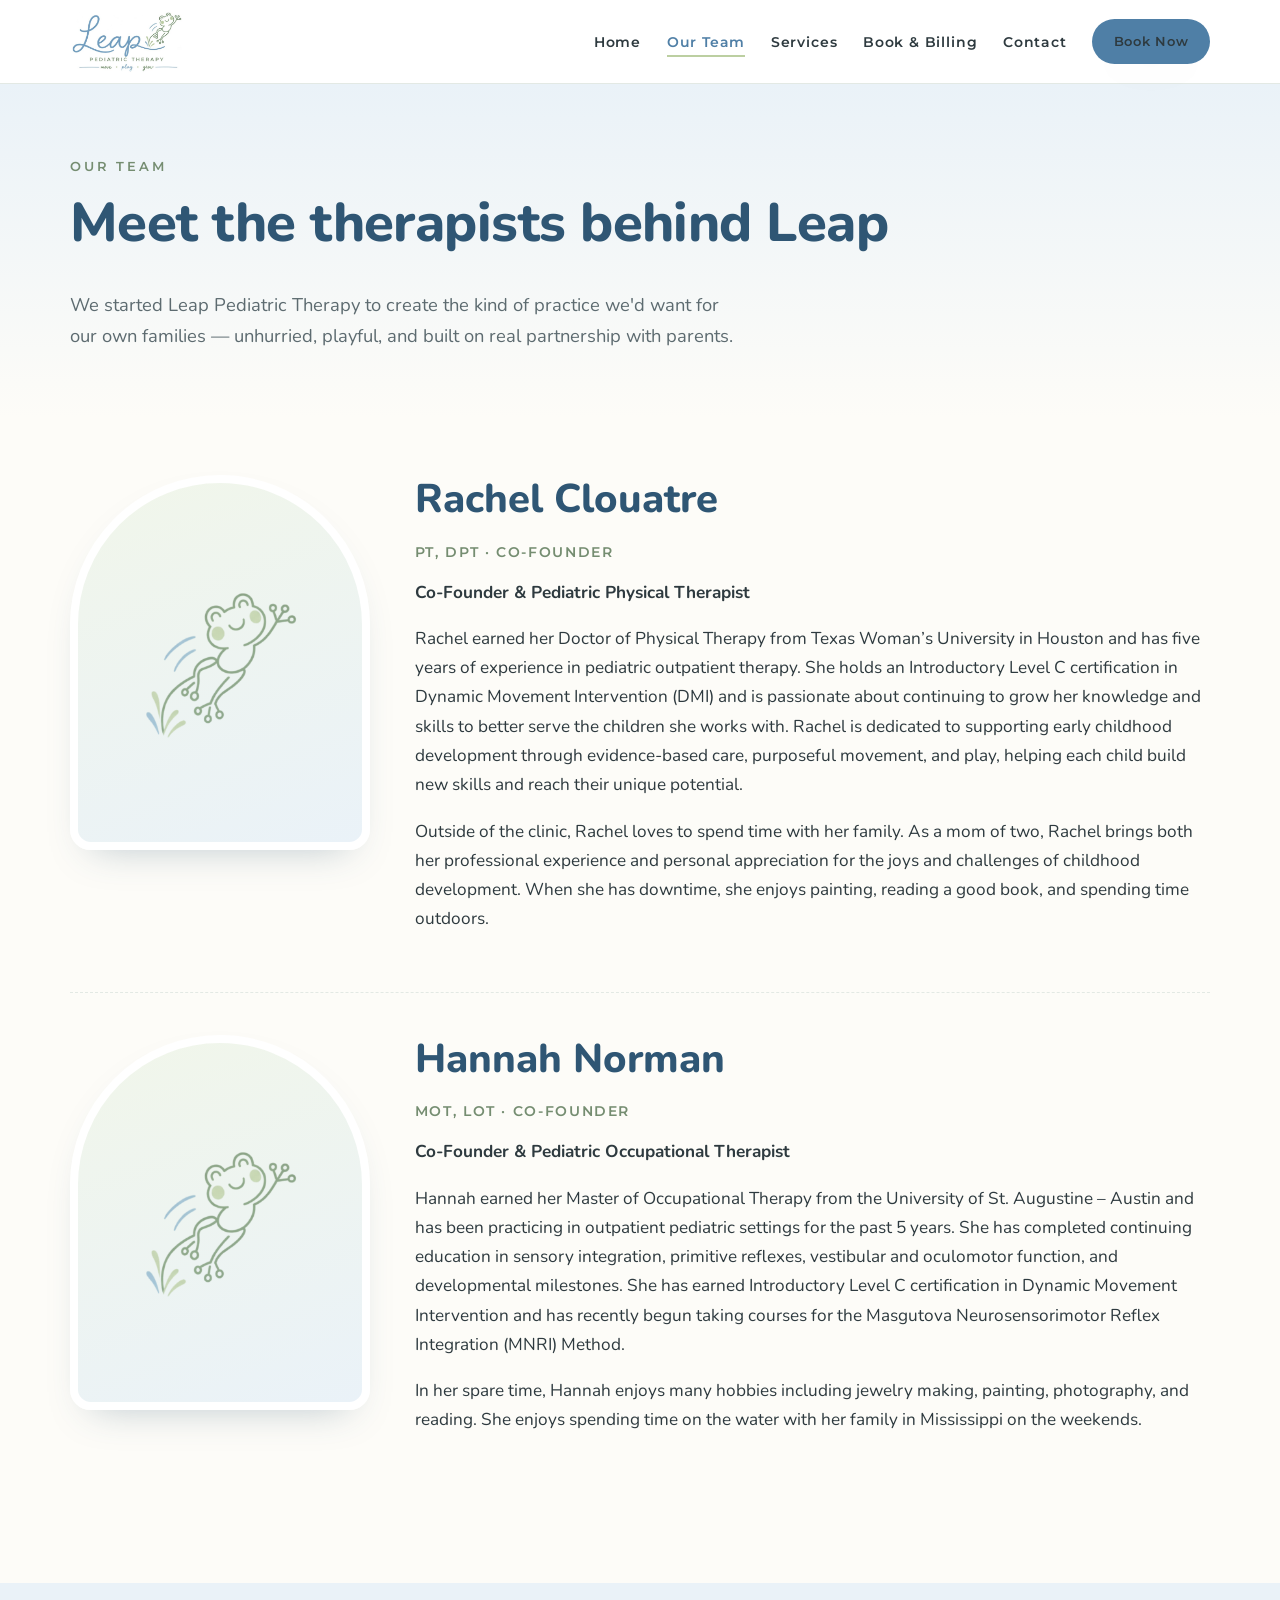
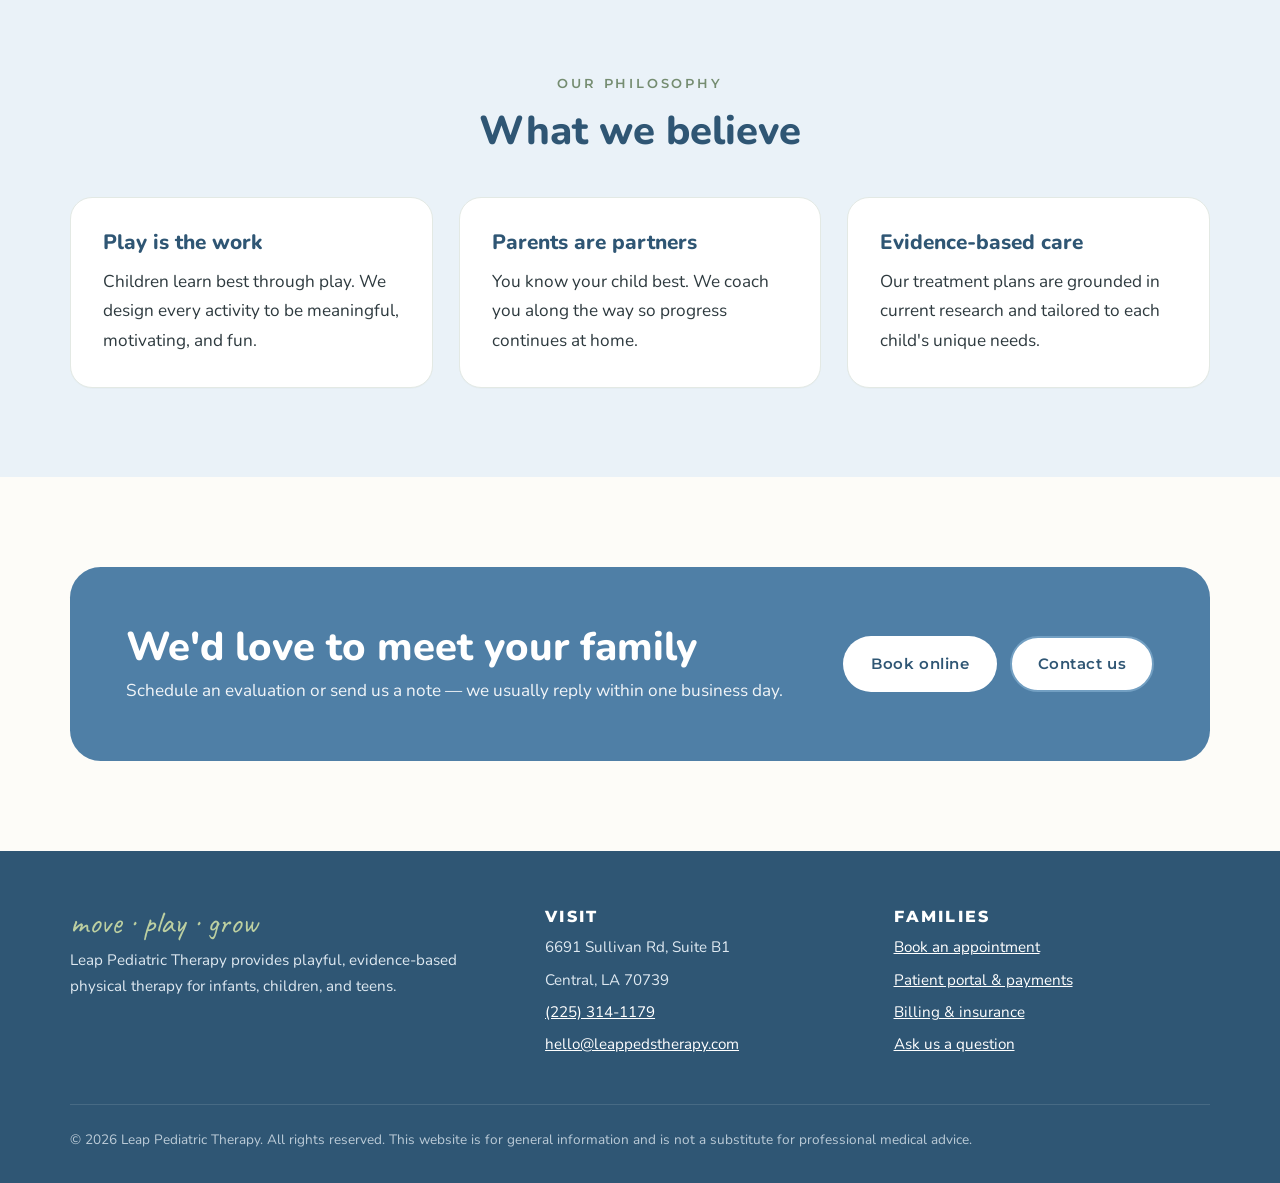
==== about.html @ 882eeec1 "Fix formatting of credentials in about.html" ====
<!doctype html>
<html lang="en">
<head>
  <meta charset="utf-8" />
  <meta name="viewport" content="width=device-width, initial-scale=1" />
  <title>Our Team | Leap Pediatric Therapy</title>
  <meta name="description" content="Meet the pediatric physical therapists who founded Leap Pediatric Therapy." />
  <meta property="og:title" content="Our Team | Leap Pediatric Therapy" />
  <meta property="og:description" content="Meet the pediatric physical therapists who founded Leap Pediatric Therapy." />
  <meta property="og:image" content="/images/leap-logo.jpg" />
  <meta name="theme-color" content="#729fc2" />
  <link rel="icon" type="image/png" href="/favicon.png" />
  <link rel="preconnect" href="https://fonts.googleapis.com" />
  <link rel="preconnect" href="https://fonts.gstatic.com" crossorigin />
  <link href="https://fonts.googleapis.com/css2?family=Caveat:wght@600&family=Montserrat:wght@500;600&family=Nunito:wght@400;600;700;800&display=swap" rel="stylesheet" />
  <link rel="stylesheet" href="/css/styles.css" />
</head>
<body>
  <a class="skip-link" href="#main">Skip to content</a>
  <header class="site-header">
    <div class="container nav">
      <a class="brand" href="/" aria-label="Leap Pediatric Therapy home"><img src="/images/leap-logo.jpg" alt="Leap Pediatric Therapy — move, play, grow" width="845" height="475" /></a>
      <button class="nav-toggle" aria-expanded="false" aria-controls="nav-links">Menu</button>
      <ul class="nav-links" id="nav-links">
        <li><a href="/">Home</a></li>
        <li><a href="/about" aria-current="page">Our Team</a></li>
        <li><a href="/services">Services</a></li>
        <li><a href="/book">Book & Billing</a></li>
        <li><a href="/contact">Contact</a></li>
        <li><a class="btn btn-primary" href="https://leappediatrictherapy.janeapp.com" data-jane>Book Now</a></li>
      </ul>
    </div>
  </header>

  <main id="main">
    <section class="page-hero">
      <div class="container">
        <span class="eyebrow">Our Team</span>
        <h1>Meet the therapists behind Leap</h1>
        <p>We started Leap Pediatric Therapy to create the kind of practice we'd want for our own families — unhurried, playful, and built on real partnership with parents.</p>
      </div>
    </section>

    <section style="padding-top:1rem">
      <div class="container">
        <article class="team-member">
          <div class="portrait">
            <!-- Replace with a real headshot: <img class="photo" src="/images/your-photo.jpg" alt="[Your Name]" /> -->
            <img class="placeholder" src="/images/frog.png" alt="" />
          </div>
          <div>
            <h2>Rachel Clouatre</h2>
            <p class="creds">PT, DPT · Co-Founder</p>
            <p><strong>Co-Founder & Pediatric Physical Therapist</strong></p>
            <p>Rachel earned her Doctor of Physical Therapy from Texas Woman’s University in Houston and has five years of experience in pediatric outpatient therapy. She holds an Introductory Level C certification in Dynamic Movement Intervention (DMI) and is passionate about continuing to grow her knowledge and skills to better serve the children she works with. Rachel is dedicated to supporting early childhood development through evidence-based care, purposeful movement, and play, helping each child build new skills and reach their unique potential.</p>
            <p>Outside of the clinic, Rachel loves to spend time with her family. As a mom of two, Rachel brings both her professional experience and personal appreciation for the joys and challenges of childhood development. When she has downtime, she enjoys painting, reading a good book, and spending time outdoors.</p>
        </article>
        <article class="team-member">
          <div class="portrait">
            <!-- Replace with a real headshot: <img class="photo" src="/images/your-photo.jpg" alt="[Partner's Name]" /> -->
            <img class="placeholder" src="/images/frog.png" alt="" />
          </div>
          <div>
            <h2>Hannah Norman</h2>
            <p class="creds">MOT, LOT · Co-Founder</p>
            <p><strong>Co-Founder & Pediatric Occupational Therapist</strong></p>
            <p>Hannah earned her Master of Occupational Therapy from the University of St. Augustine – Austin and has been practicing in outpatient pediatric settings for the past 5 years. She has completed continuing education in sensory integration, primitive reflexes, vestibular and oculomotor function, and developmental milestones. She has earned Introductory Level C certification in Dynamic Movement Intervention and has recently begun taking courses for the Masgutova Neurosensorimotor Reflex Integration (MNRI) Method.</p>
            <p>In her spare time, Hannah enjoys many hobbies including jewelry making, painting, photography, and reading. She enjoys spending time on the water with her family in Mississippi on the weekends.</p>
        </article>
      </div>
    </section>

    <section class="bg-blue">
      <div class="container">
        <div class="section-head center">
          <span class="eyebrow">Our philosophy</span>
          <h2>What we believe</h2>
        </div>
        <div class="grid grid-3">
          <div class="card"><h3>Play is the work</h3><p>Children learn best through play. We design every activity to be meaningful, motivating, and fun.</p></div>
          <div class="card"><h3>Parents are partners</h3><p>You know your child best. We coach you along the way so progress continues at home.</p></div>
          <div class="card"><h3>Evidence-based care</h3><p>Our treatment plans are grounded in current research and tailored to each child's unique needs.</p></div>
        </div>
      </div>
    </section>

    <section>
      <div class="container">
        <div class="callout">
          <div>
            <h2>We'd love to meet your family</h2>
            <p>Schedule an evaluation or send us a note — we usually reply within one business day.</p>
          </div>
          <div class="actions" style="display:flex;gap:.8rem;flex-wrap:wrap">
            <a class="btn btn-light" href="https://leappediatrictherapy.janeapp.com" data-jane>Book online</a>
            <a class="btn btn-outline" href="/contact">Contact us</a>
          </div>
        </div>
      </div>
    </section>
  </main>

  <footer class="site-footer">
    <div class="container">
      <div class="footer-grid">
        <div>
          <p class="footer-tagline">move · play · grow</p>
          <p>Leap Pediatric Therapy provides playful, evidence-based physical therapy for infants, children, and teens.</p>
        </div>
        <div>
          <h3>Visit</h3>
          <ul>
            <li>6691 Sullivan Rd, Suite B1</li>
            <li>Central, LA 70739</li>
            <li><a href="tel:+12253141179">(225) 314-1179</a></li>
            <li><a href="mailto:hello@leappedstherapy.com">hello@leappedstherapy.com</a></li>
          </ul>
        </div>
        <div>
          <h3>Families</h3>
          <ul>
            <li><a href="https://leappediatrictherapy.janeapp.com" data-jane>Book an appointment</a></li>
            <li><a href="https://leappediatrictherapy.janeapp.com" data-jane>Patient portal &amp; payments</a></li>
            <li><a href="/book#billing">Billing &amp; insurance</a></li>
            <li><a href="/contact">Ask us a question</a></li>
          </ul>
        </div>
      </div>
      <div class="footer-bottom">© <span data-year>2026</span> Leap Pediatric Therapy. All rights reserved. This website is for general information and is not a substitute for professional medical advice.</div>
    </div>
  </footer>
  <script src="/js/site.js" defer></script>
</body>
</html>
---- css/styles.css ----
/* Leap Pediatric Therapy — brand palette pulled from the logo */
:root {
  --blue: #729fc2;
  --blue-deep: #4f7fa6;
  --blue-ink: #2f5674;
  --blue-mist: #eaf2f8;
  --sage: #758d71;
  --sage-deep: #5a7356;
  --leaf: #bccfa1;
  --leaf-mist: #f1f6ea;
  --cream: #fdfcf8;
  --ink: #2e3a3f;
  --muted: #5d6b70;
  --line: #e3e9e4;
  --radius: 22px;
  --shadow: 0 18px 40px -22px rgba(47, 86, 116, 0.35);
  --font-body: "Nunito", system-ui, sans-serif;
  --font-label: "Montserrat", system-ui, sans-serif;
  --font-script: "Caveat", cursive;
}

*,
*::before,
*::after { box-sizing: border-box; }

html { scroll-behavior: smooth; }

body {
  margin: 0;
  font-family: var(--font-body);
  font-size: 1.075rem;
  line-height: 1.7;
  color: var(--ink);
  background: var(--cream);
}

img { max-width: 100%; display: block; }
a { color: var(--blue-deep); }
a:hover { color: var(--blue-ink); }

h1, h2, h3 {
  font-family: var(--font-body);
  font-weight: 800;
  line-height: 1.2;
  color: var(--blue-ink);
  margin: 0 0 0.6em;
}
h1 { font-size: clamp(2.2rem, 4.5vw, 3.4rem); letter-spacing: -0.01em; }
h2 { font-size: clamp(1.8rem, 3.2vw, 2.5rem); }
h3 { font-size: 1.3rem; }
p { margin: 0 0 1em; }

.container { width: min(1140px, 92%); margin-inline: auto; }

.eyebrow {
  font-family: var(--font-label);
  font-size: 0.8rem;
  font-weight: 600;
  letter-spacing: 0.22em;
  text-transform: uppercase;
  color: var(--sage);
  margin-bottom: 0.8rem;
  display: block;
}

.script {
  font-family: var(--font-script);
  font-weight: 600;
  color: var(--sage);
  font-size: 1.5em;
  line-height: 1;
}

.skip-link {
  position: absolute;
  left: -999px;
  top: 0;
  background: var(--blue-ink);
  color: #fff;
  padding: 0.6rem 1rem;
  z-index: 100;
}
.skip-link:focus { left: 1rem; top: 1rem; }

/* ---------- Header ---------- */
.site-header {
  position: sticky;
  top: 0;
  z-index: 50;
  background: rgba(255, 255, 255, 0.94);
  backdrop-filter: blur(8px);
  border-bottom: 1px solid var(--line);
}
.nav {
  display: flex;
  align-items: center;
  justify-content: space-between;
  gap: 1rem;
  padding: 0.6rem 0;
}
.brand img { height: 64px; width: auto; }
.nav-links {
  display: flex;
  align-items: center;
  gap: 1.6rem;
  list-style: none;
  margin: 0;
  padding: 0;
}
.nav-links a {
  font-family: var(--font-label);
  font-size: 0.85rem;
  font-weight: 600;
  letter-spacing: 0.06em;
  text-decoration: none;
  color: var(--ink);
  padding: 0.3rem 0;
  border-bottom: 2px solid transparent;
}
.nav-links a:hover,
.nav-links a[aria-current="page"] { color: var(--blue-deep); border-color: var(--leaf); }
.nav-toggle {
  display: none;
  background: none;
  border: 2px solid var(--blue);
  border-radius: 12px;
  color: var(--blue-ink);
  font: 700 0.85rem var(--font-label);
  padding: 0.45rem 0.8rem;
  cursor: pointer;
}

/* ---------- Buttons ---------- */
.btn {
  display: inline-flex;
  align-items: center;
  gap: 0.5rem;
  font-family: var(--font-label);
  font-weight: 600;
  font-size: 0.92rem;
  letter-spacing: 0.04em;
  text-decoration: none;
  border-radius: 999px;
  padding: 0.85rem 1.6rem;
  border: 2px solid transparent;
  cursor: pointer;
  transition: transform 0.15s ease, background 0.15s ease, box-shadow 0.15s ease;
}
.btn:hover { transform: translateY(-2px); }
.btn-primary { background: var(--blue-deep); color: #fff; box-shadow: var(--shadow); }
.btn-primary:hover { background: var(--blue-ink); color: #fff; }
.btn-green { background: var(--sage); color: #fff; }
.btn-green:hover { background: var(--sage-deep); color: #fff; }
.btn-outline { border-color: var(--blue); color: var(--blue-ink); background: #fff; }
.btn-outline:hover { background: var(--blue-mist); color: var(--blue-ink); }
.nav .btn { padding: 0.6rem 1.2rem; font-size: 0.82rem; }

/* ---------- Hero ---------- */
.hero {
  position: relative;
  overflow: hidden;
  padding: clamp(3.5rem, 8vw, 6.5rem) 0 clamp(4rem, 9vw, 7rem);
  background:
    radial-gradient(circle at 85% 20%, var(--leaf-mist) 0 22%, transparent 23%),
    radial-gradient(circle at 8% 90%, var(--blue-mist) 0 18%, transparent 19%),
    var(--cream);
}
.hero-grid {
  display: grid;
  grid-template-columns: 1.15fr 0.85fr;
  gap: 3rem;
  align-items: center;
}
.hero p.lead { font-size: 1.2rem; color: var(--muted); max-width: 34rem; }
.hero .actions { display: flex; flex-wrap: wrap; gap: 0.9rem; margin-top: 1.8rem; }
.hero-art { position: relative; }
.hero-art .bubble {
  aspect-ratio: 1;
  border-radius: 50%;
  background: #fff;
  display: grid;
  place-items: center;
  box-shadow: var(--shadow);
  border: 10px solid var(--leaf-mist);
}
.hero-art .bubble img { width: 68%; animation: hop 3.6s ease-in-out infinite; }
.hero-art .tag {
  position: absolute;
  background: #fff;
  border-radius: 999px;
  padding: 0.5rem 1.1rem;
  box-shadow: var(--shadow);
  font-family: var(--font-script);
  font-size: 1.6rem;
  font-weight: 600;
}
.tag.t1 { top: 6%; left: -4%; color: var(--sage); }
.tag.t2 { top: 46%; right: -6%; color: var(--blue-deep); }
.tag.t3 { bottom: 4%; left: 10%; color: var(--sage); }

@keyframes hop {
  0%, 100% { transform: translateY(0) rotate(0); }
  45% { transform: translateY(-14px) rotate(-3deg); }
}
@media (prefers-reduced-motion: reduce) {
  .hero-art .bubble img { animation: none; }
  html { scroll-behavior: auto; }
}

.wave {
  display: block;
  width: 100%;
  height: 60px;
  color: var(--blue);
}

/* ---------- Sections ---------- */
section { padding: clamp(3.5rem, 7vw, 6rem) 0; }
.section-head { max-width: 44rem; margin-bottom: 2.6rem; }
.section-head.center { text-align: center; margin-inline: auto; }
.bg-blue { background: var(--blue-mist); }
.bg-leaf { background: var(--leaf-mist); }

.page-hero {
  padding: clamp(3rem, 6vw, 4.5rem) 0 clamp(2rem, 4vw, 3rem);
  background: linear-gradient(180deg, var(--blue-mist), var(--cream));
}
.page-hero p { color: var(--muted); font-size: 1.15rem; max-width: 42rem; }

.grid { display: grid; gap: 1.6rem; }
.grid-3 { grid-template-columns: repeat(3, 1fr); }
.grid-2 { grid-template-columns: repeat(2, 1fr); }

.card {
  background: #fff;
  border: 1px solid var(--line);
  border-radius: var(--radius);
  padding: 2rem;
  box-shadow: 0 1px 0 rgba(0, 0, 0, 0.02);
}
.card .icon {
  width: 56px;
  height: 56px;
  border-radius: 18px;
  display: grid;
  place-items: center;
  font-size: 1.6rem;
  margin-bottom: 1rem;
  background: var(--leaf-mist);
}
.card:nth-child(3n+2) .icon { background: var(--blue-mist); }
.card p:last-child { margin-bottom: 0; }
.card ul { padding-left: 1.2rem; margin: 0; }
.card li { margin-bottom: 0.35rem; }

.pill-list { display: flex; flex-wrap: wrap; gap: 0.6rem; list-style: none; padding: 0; margin: 0; }
.pill-list li {
  background: #fff;
  border: 1px solid var(--line);
  border-radius: 999px;
  padding: 0.45rem 1rem;
  font-size: 0.95rem;
}

/* ---------- Steps ---------- */
.steps { counter-reset: step; }
.step { position: relative; padding-top: 3.6rem; }
.step::before {
  counter-increment: step;
  content: counter(step);
  position: absolute;
  top: 0;
  left: 0;
  width: 2.8rem;
  height: 2.8rem;
  border-radius: 50%;
  background: var(--blue);
  color: #fff;
  font: 800 1.2rem var(--font-body);
  display: grid;
  place-items: center;
}
.step:nth-child(even)::before { background: var(--sage); }

/* ---------- Team ---------- */
.team-member {
  display: grid;
  grid-template-columns: 300px 1fr;
  gap: 2.8rem;
  align-items: start;
  padding: 2.6rem 0;
  border-bottom: 1px dashed var(--line);
}
.team-member:last-child { border-bottom: 0; }
.portrait {
  aspect-ratio: 4 / 5;
  border-radius: 160px 160px var(--radius) var(--radius);
  background: linear-gradient(160deg, var(--leaf-mist), var(--blue-mist));
  display: grid;
  place-items: center;
  overflow: hidden;
  border: 8px solid #fff;
  box-shadow: var(--shadow);
}
.portrait img.placeholder { width: 55%; opacity: 0.75; }
.portrait img.photo { width: 100%; height: 100%; object-fit: cover; }
.creds {
  font-family: var(--font-label);
  font-size: 0.85rem;
  letter-spacing: 0.12em;
  text-transform: uppercase;
  color: var(--sage);
  font-weight: 600;
  margin-top: -0.4rem;
}
.fun-fact {
  background: var(--leaf-mist);
  border-left: 4px solid var(--leaf);
  border-radius: 0 14px 14px 0;
  padding: 0.9rem 1.2rem;
  margin-top: 1.2rem;
}

/* ---------- Callout ---------- */
.callout {
  background: var(--blue-deep);
  color: #fff;
  border-radius: calc(var(--radius) * 1.4);
  padding: clamp(2.2rem, 5vw, 3.5rem);
  display: grid;
  grid-template-columns: 1fr auto;
  gap: 2rem;
  align-items: center;
  position: relative;
  overflow: hidden;
}
.callout h2 { color: #fff; margin-bottom: 0.3rem; }
.callout p { margin: 0; opacity: 0.92; }
.callout .btn-light { background: #fff; color: var(--blue-ink); }
.callout .btn-light:hover { background: var(--leaf-mist); }

.notice {
  background: #fff8e8;
  border: 1px solid #f0deb0;
  border-radius: 14px;
  padding: 1rem 1.2rem;
  font-size: 0.95rem;
}

/* ---------- FAQ ---------- */
details {
  background: #fff;
  border: 1px solid var(--line);
  border-radius: 16px;
  padding: 1rem 1.3rem;
  margin-bottom: 0.8rem;
}
summary { cursor: pointer; font-weight: 700; color: var(--blue-ink); }
details[open] summary { margin-bottom: 0.6rem; }

/* ---------- Forms ---------- */
.form-card { background: #fff; border-radius: var(--radius); padding: clamp(1.6rem, 4vw, 2.6rem); box-shadow: var(--shadow); }
.form-grid { display: grid; grid-template-columns: 1fr 1fr; gap: 1.1rem 1.3rem; }
.form-grid .full { grid-column: 1 / -1; }
label { display: block; font-weight: 700; font-size: 0.95rem; margin-bottom: 0.35rem; }
.optional { font-weight: 400; color: var(--muted); }
input, select, textarea {
  width: 100%;
  font: inherit;
  font-size: 1rem;
  padding: 0.75rem 0.95rem;
  border: 1.5px solid var(--line);
  border-radius: 12px;
  background: var(--cream);
  color: var(--ink);
}
input:focus, select:focus, textarea:focus,
a:focus-visible, button:focus-visible, summary:focus-visible {
  outline: 3px solid var(--leaf);
  outline-offset: 2px;
  border-color: var(--sage);
}
textarea { min-height: 150px; resize: vertical; }
.hidden { display: none; }
.form-note { font-size: 0.88rem; color: var(--muted); margin-top: 1rem; }

.contact-list { list-style: none; padding: 0; margin: 0; }
.contact-list li { display: flex; gap: 0.9rem; margin-bottom: 1.2rem; }
.contact-list .icon { font-size: 1.3rem; }
.contact-list strong { display: block; font-family: var(--font-label); font-size: 0.78rem; letter-spacing: 0.14em; text-transform: uppercase; color: var(--sage); }

/* ---------- Footer ---------- */
.site-footer {
  background: var(--blue-ink);
  color: #dfe9f1;
  padding: 3.5rem 0 2rem;
  font-size: 0.95rem;
}
.site-footer a { color: #fff; }
.footer-grid { display: grid; grid-template-columns: 1.4fr 1fr 1fr; gap: 2rem; }
.site-footer h3 { color: #fff; font-size: 1rem; font-family: var(--font-label); letter-spacing: 0.14em; text-transform: uppercase; }
.site-footer ul { list-style: none; padding: 0; margin: 0; }
.site-footer li { margin-bottom: 0.4rem; }
.footer-tagline { font-family: var(--font-script); font-size: 2rem; color: var(--leaf); line-height: 1; margin-bottom: 0.6rem; }
.footer-bottom {
  border-top: 1px solid rgba(255, 255, 255, 0.15);
  margin-top: 2.5rem;
  padding-top: 1.4rem;
  font-size: 0.85rem;
  opacity: 0.8;
}

/* ---------- Responsive ---------- */
@media (max-width: 960px) {
  .hero-grid, .callout { grid-template-columns: 1fr; }
  .hero-art { max-width: 340px; margin: 0 auto; }
  .grid-3 { grid-template-columns: 1fr 1fr; }
  .team-member { grid-template-columns: 1fr; }
  .portrait { max-width: 300px; }
  .footer-grid { grid-template-columns: 1fr 1fr; }
}
@media (max-width: 860px) {
  .nav-toggle { display: block; }
  .nav-links {
    display: none;
    position: absolute;
    top: 100%;
    left: 0;
    right: 0;
    flex-direction: column;
    align-items: flex-start;
    gap: 0.4rem;
    background: #fff;
    padding: 1rem 4% 1.4rem;
    border-bottom: 1px solid var(--line);
  }
  .nav-links.open { display: flex; }
  .brand img { height: 52px; }
}
@media (max-width: 640px) {
  .grid-3, .grid-2, .form-grid, .footer-grid { grid-template-columns: 1fr; }
  .tag.t1 { left: 0; }
  .tag.t2 { right: 0; }
}
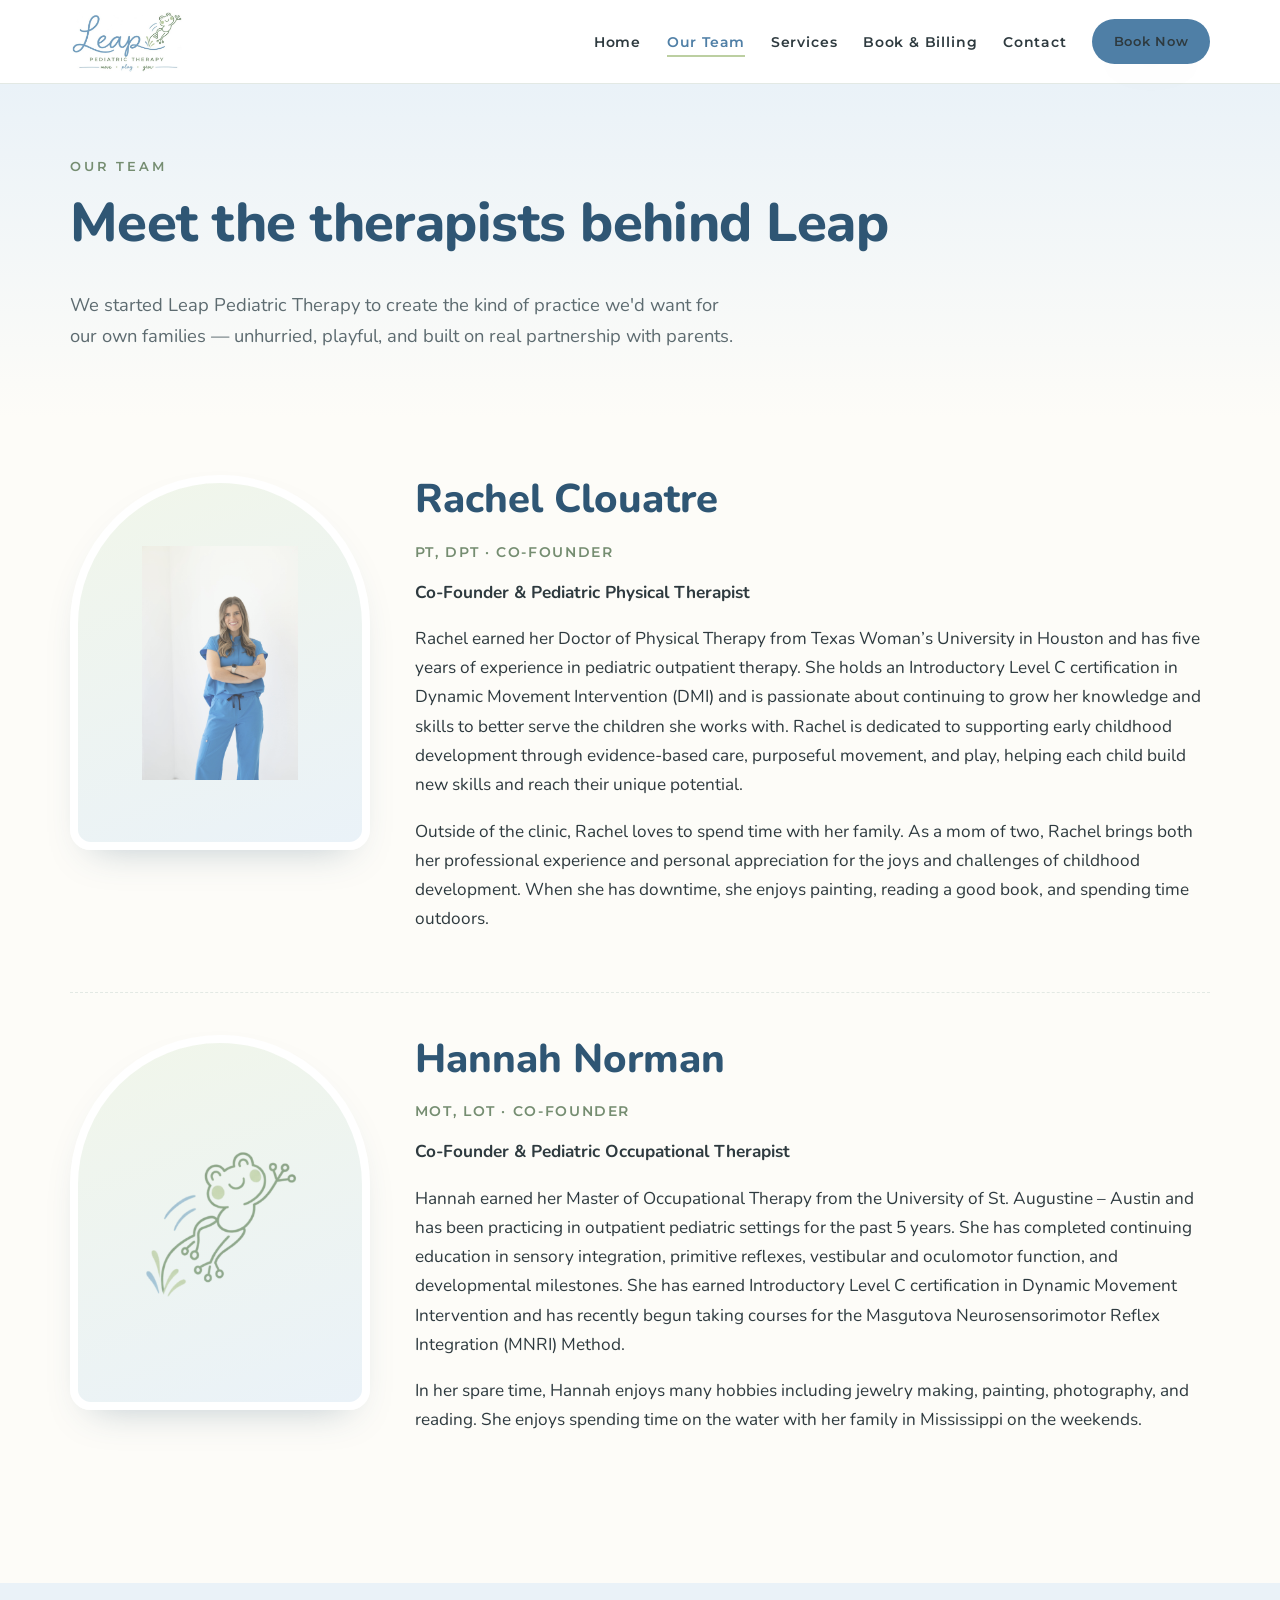
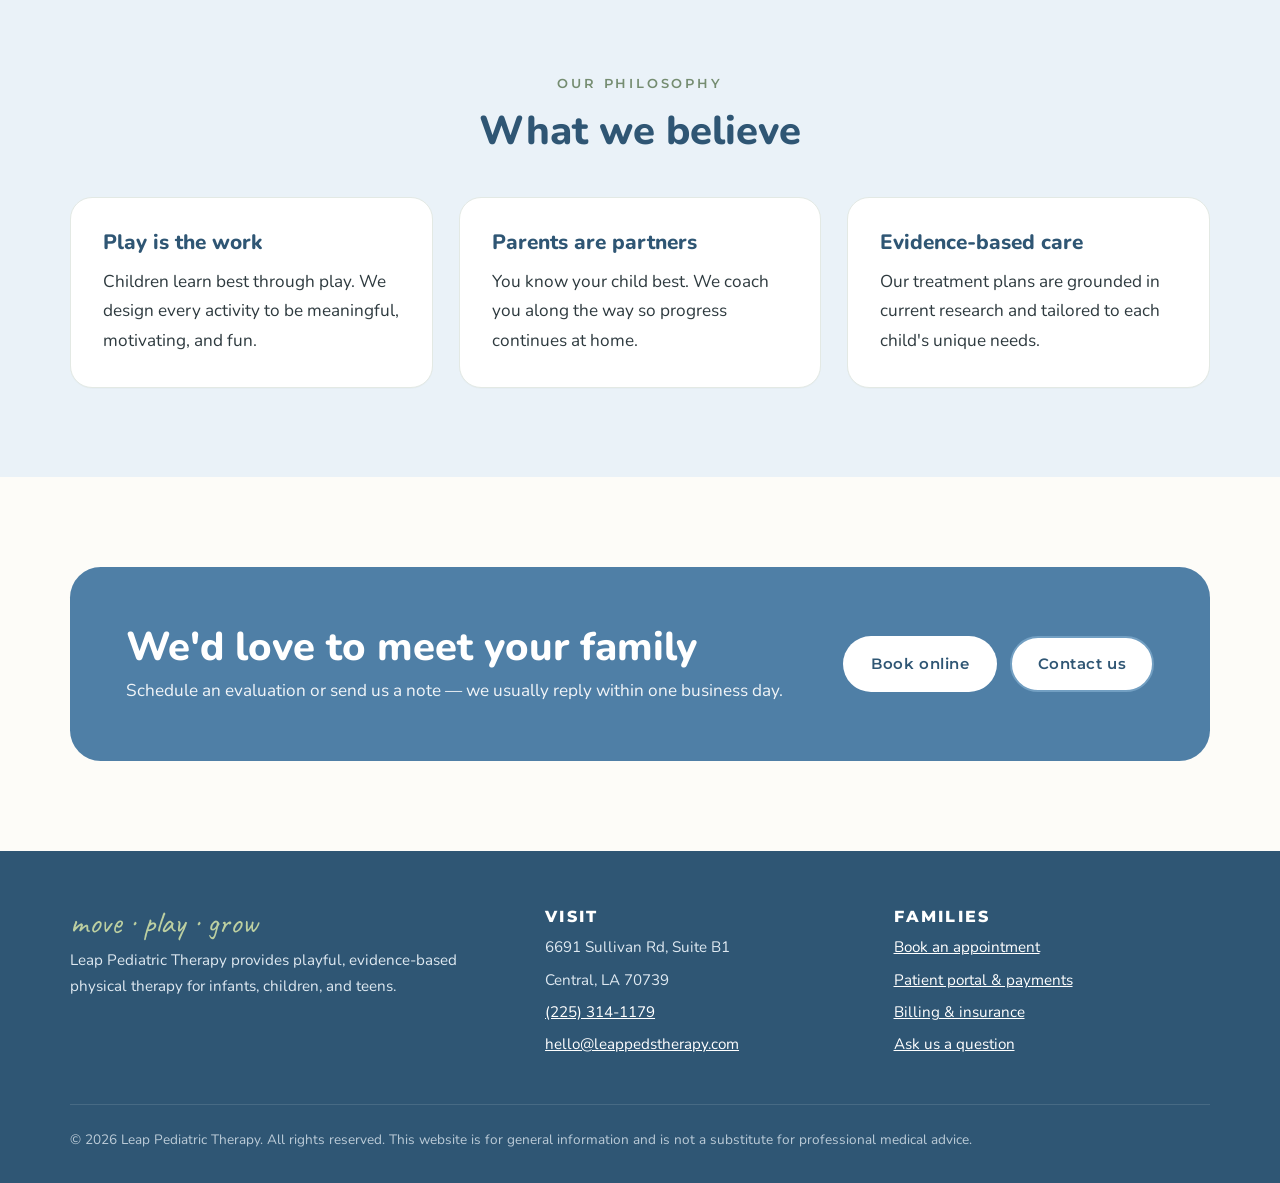
==== commit 0983d891: "Update team member photo to Rachel Clouatre" ====
--- a/about.html
+++ b/about.html
@@ -46,7 +46,7 @@
         <article class="team-member">
           <div class="portrait">
             <!-- Replace with a real headshot: <img class="photo" src="/images/your-photo.jpg" alt="[Your Name]" /> -->
-            <img class="placeholder" src="/images/frog.png" alt="" />
+            <img class="placeholder" src="/images/Rachel.jpg" alt="" />
           </div>
           <div>
             <h2>Rachel Clouatre</h2>
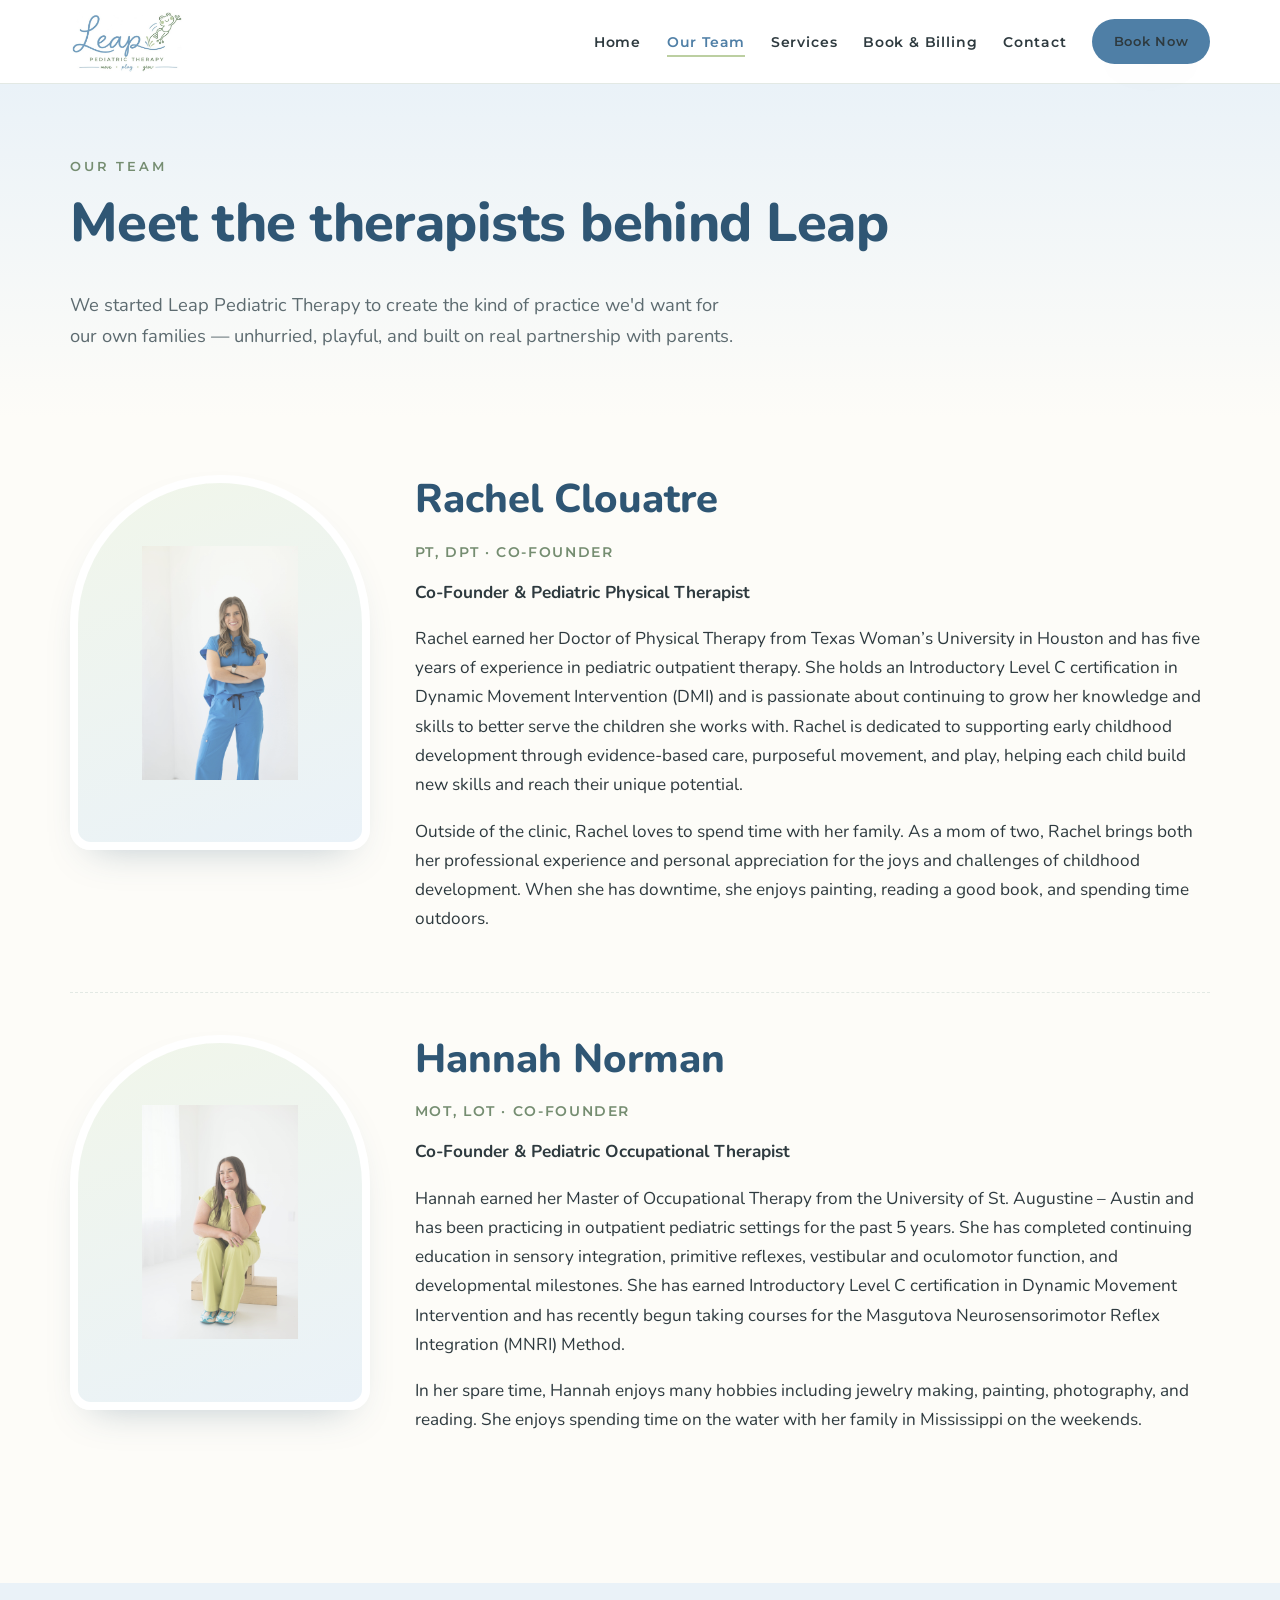
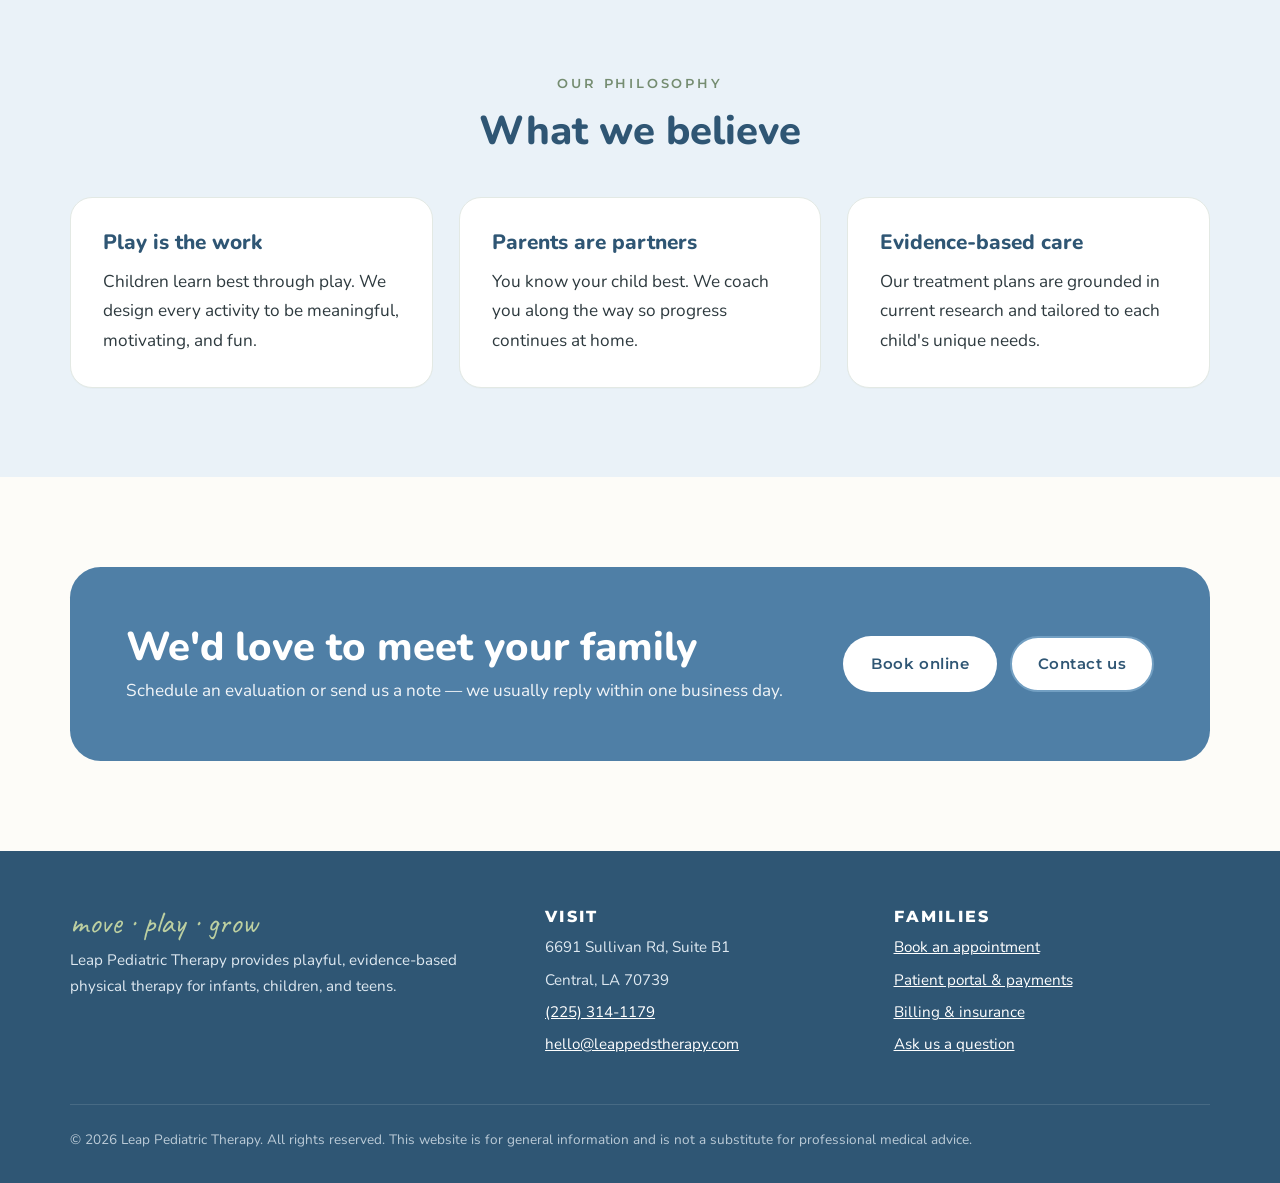
==== commit 523a3334: "Update team member photo for Hannah Norman" ====
--- a/about.html
+++ b/about.html
@@ -58,7 +58,7 @@
         <article class="team-member">
           <div class="portrait">
             <!-- Replace with a real headshot: <img class="photo" src="/images/your-photo.jpg" alt="[Partner's Name]" /> -->
-            <img class="placeholder" src="/images/frog.png" alt="" />
+            <img class="placeholder" src="/images/Hannah.jpg" alt="" />
           </div>
           <div>
             <h2>Hannah Norman</h2>
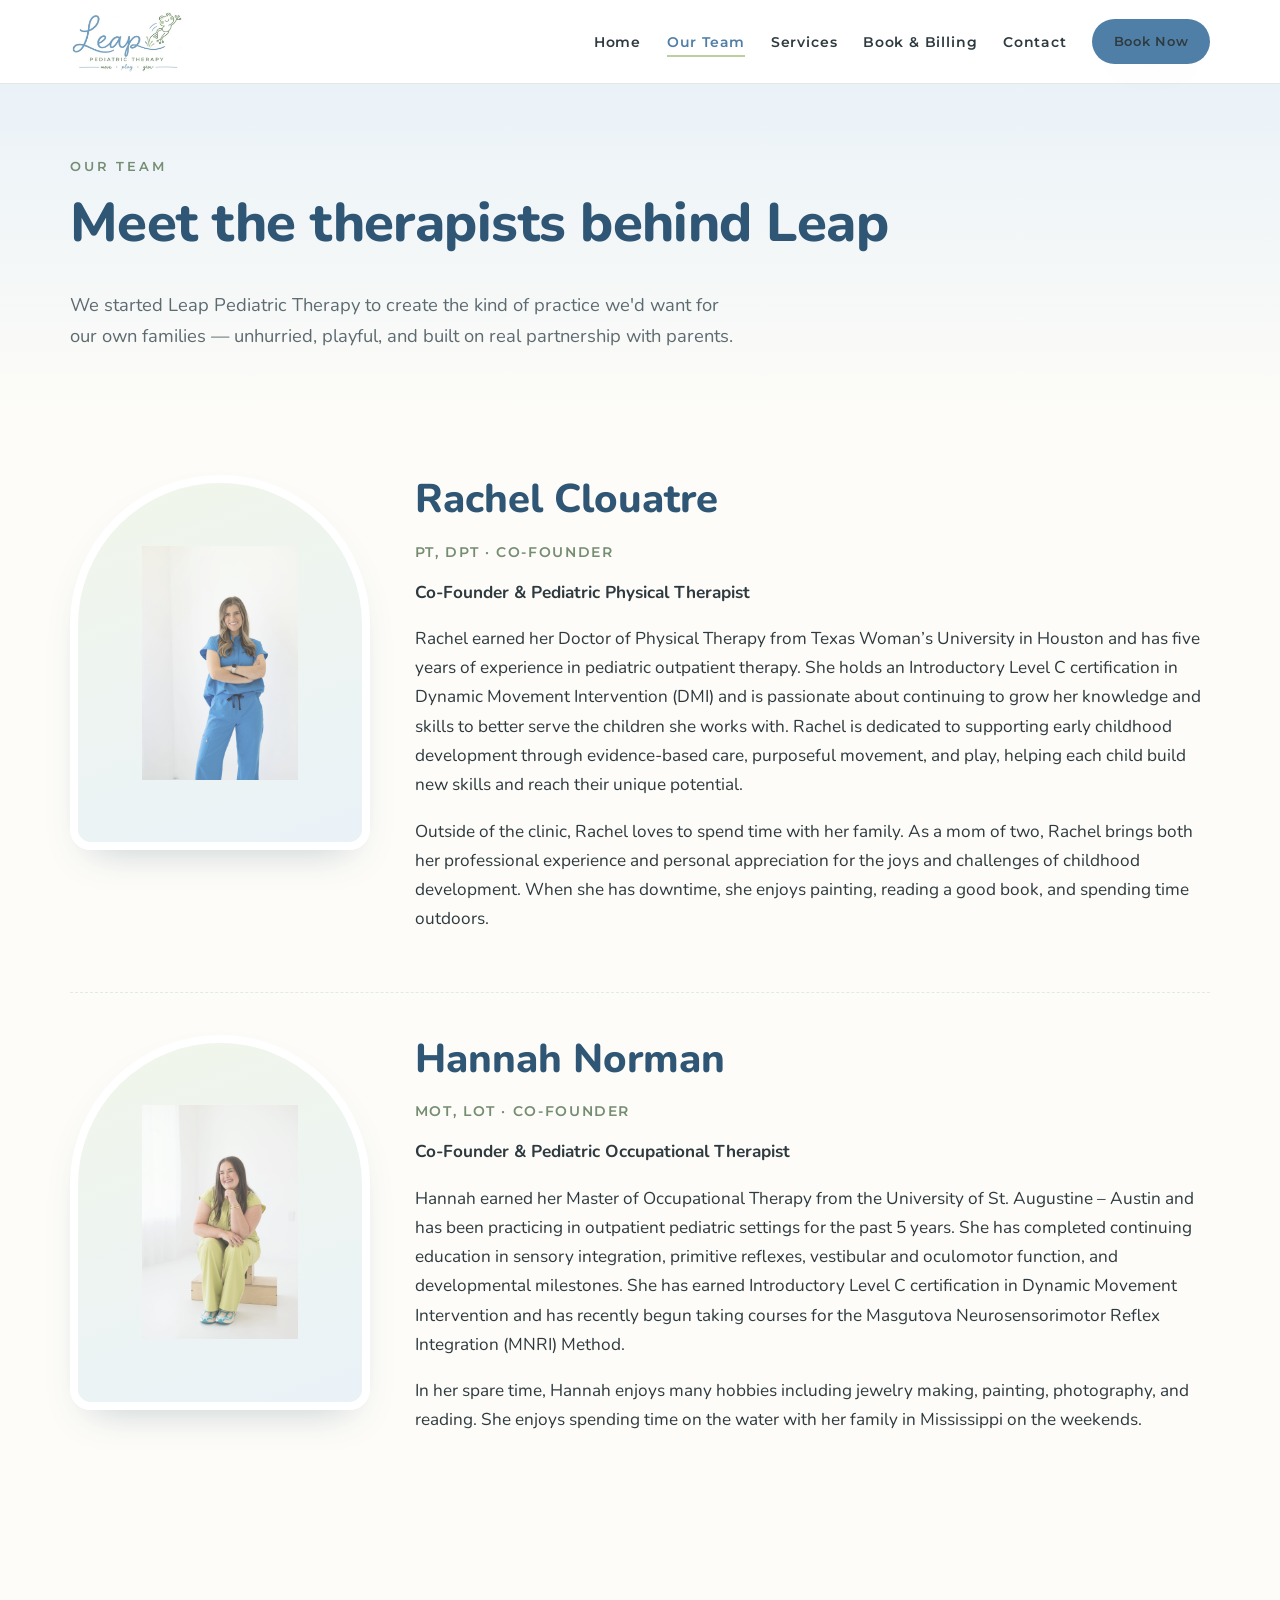
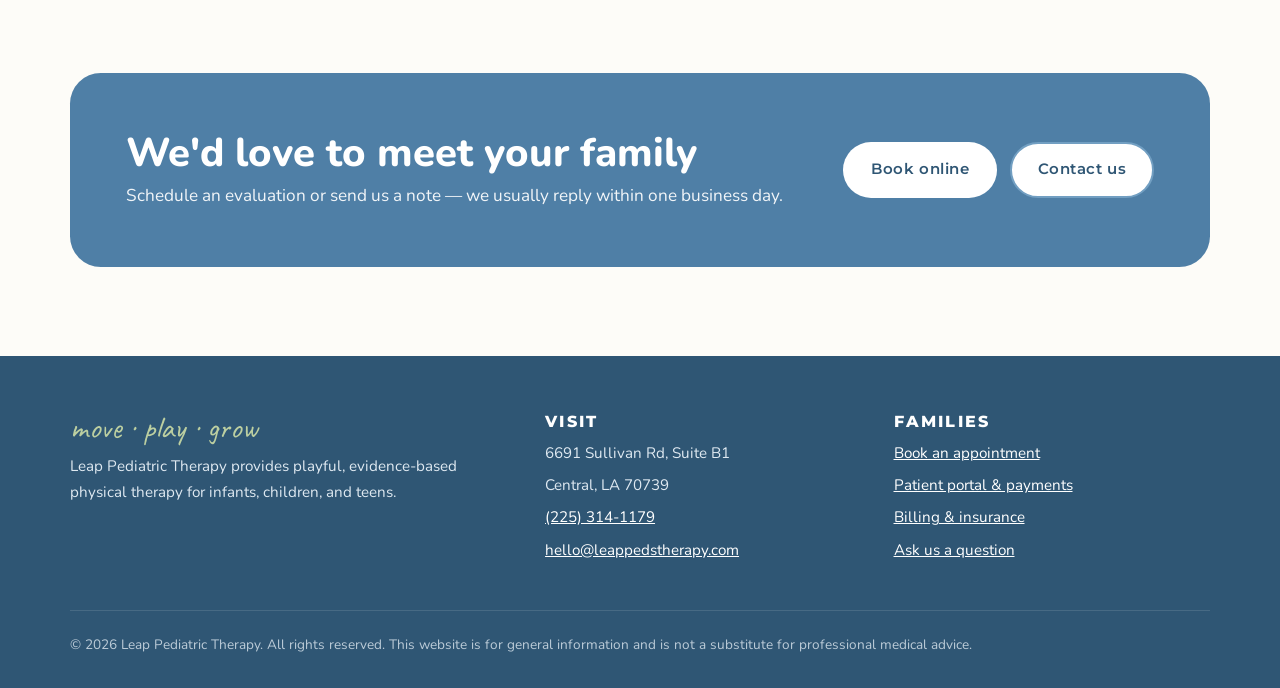
==== commit 432b7a16: "Remove philosophy section from about.html Removed the philosophy section from the about page." ====
--- a/about.html
+++ b/about.html
@@ -70,20 +70,6 @@
       </div>
     </section>
 
-    <section class="bg-blue">
-      <div class="container">
-        <div class="section-head center">
-          <span class="eyebrow">Our philosophy</span>
-          <h2>What we believe</h2>
-        </div>
-        <div class="grid grid-3">
-          <div class="card"><h3>Play is the work</h3><p>Children learn best through play. We design every activity to be meaningful, motivating, and fun.</p></div>
-          <div class="card"><h3>Parents are partners</h3><p>You know your child best. We coach you along the way so progress continues at home.</p></div>
-          <div class="card"><h3>Evidence-based care</h3><p>Our treatment plans are grounded in current research and tailored to each child's unique needs.</p></div>
-        </div>
-      </div>
-    </section>
-
     <section>
       <div class="container">
         <div class="callout">
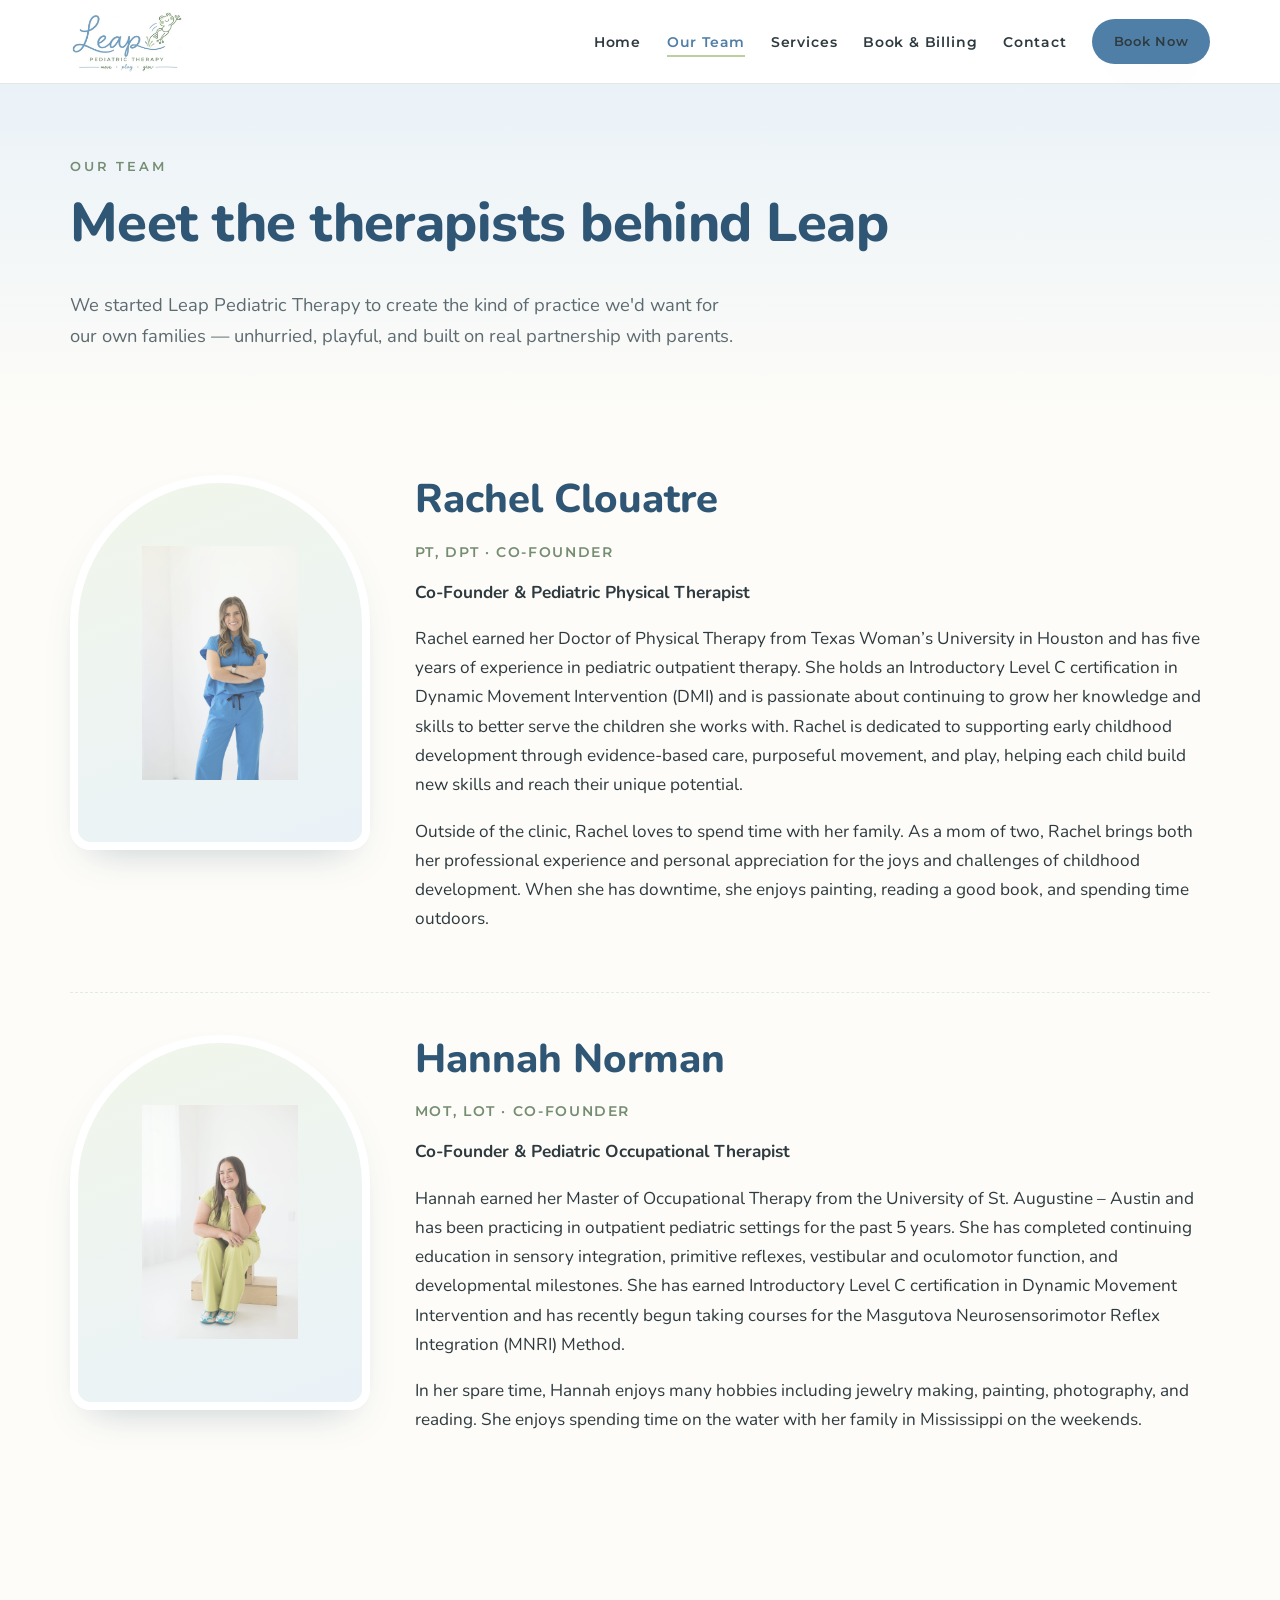
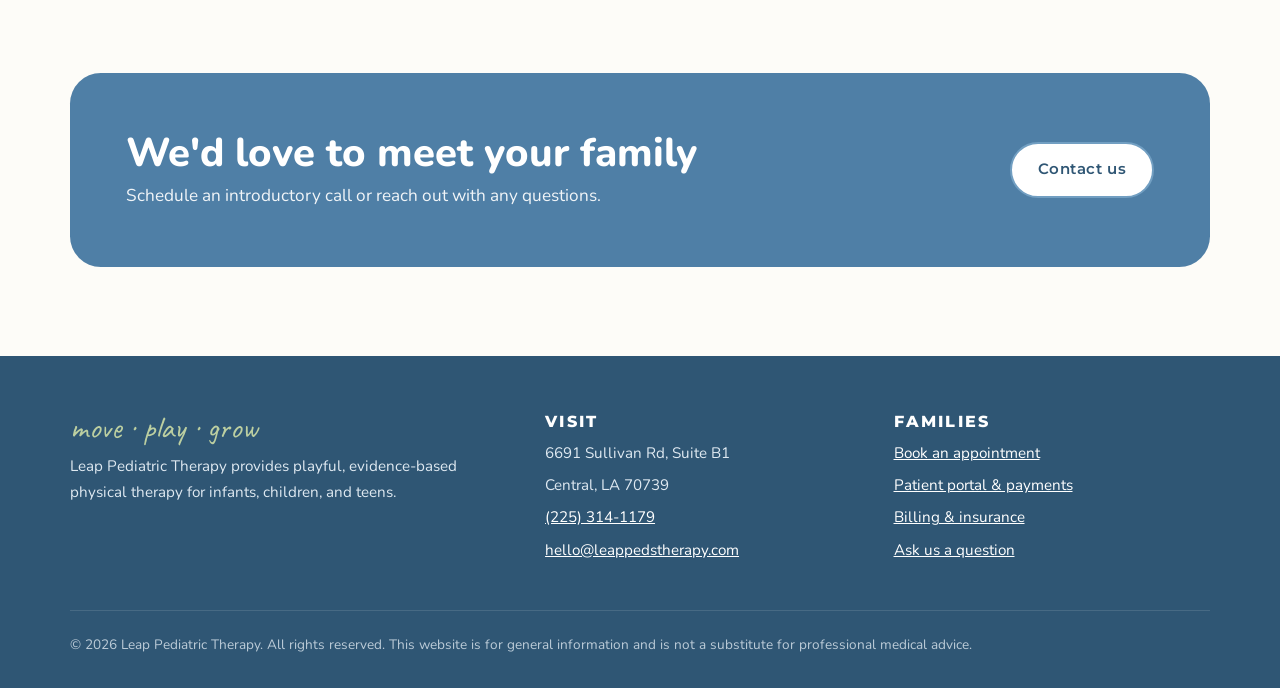
==== commit 5e3059ef: "Update call to action text in about.html" ====
--- a/about.html
+++ b/about.html
@@ -75,10 +75,9 @@
         <div class="callout">
           <div>
             <h2>We'd love to meet your family</h2>
-            <p>Schedule an evaluation or send us a note — we usually reply within one business day.</p>
+            <p>Schedule an introductory call or reach out with any questions.</p>
           </div>
           <div class="actions" style="display:flex;gap:.8rem;flex-wrap:wrap">
-            <a class="btn btn-light" href="https://leappediatrictherapy.janeapp.com" data-jane>Book online</a>
             <a class="btn btn-outline" href="/contact">Contact us</a>
           </div>
         </div>
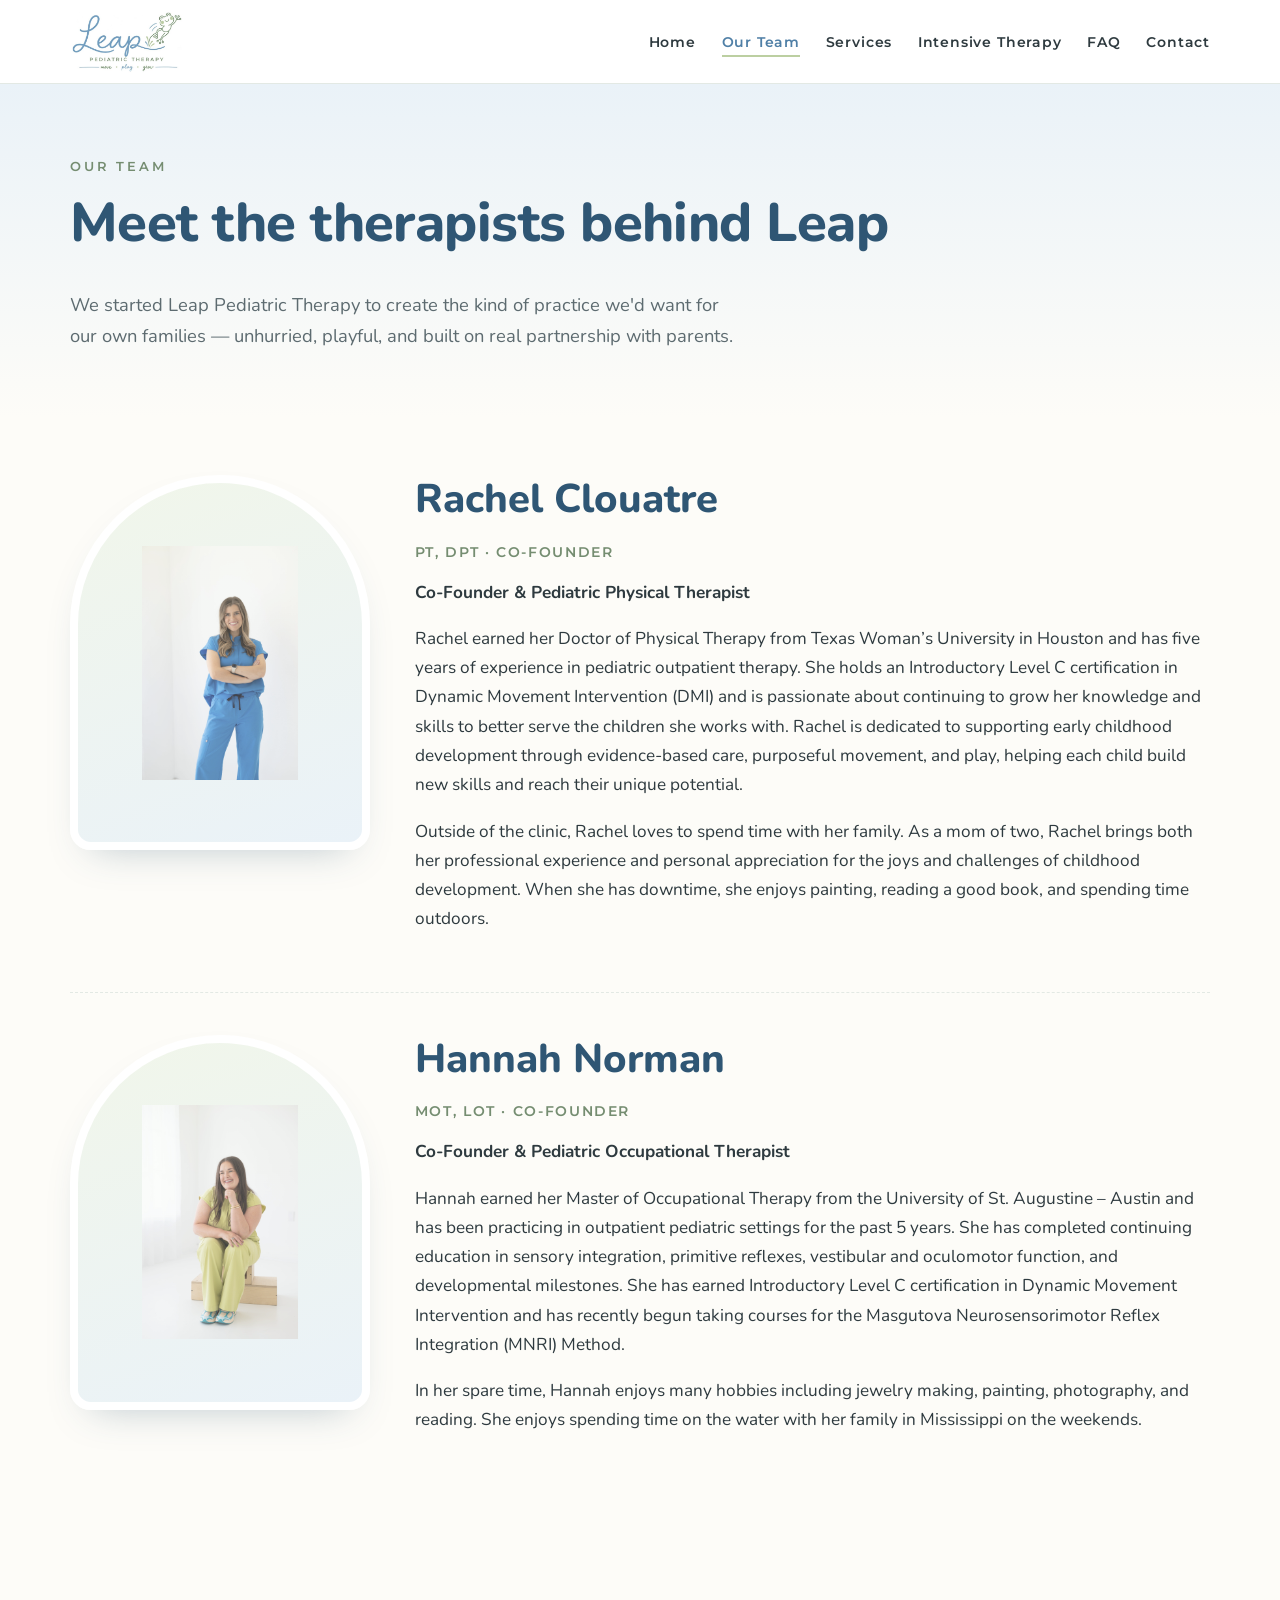
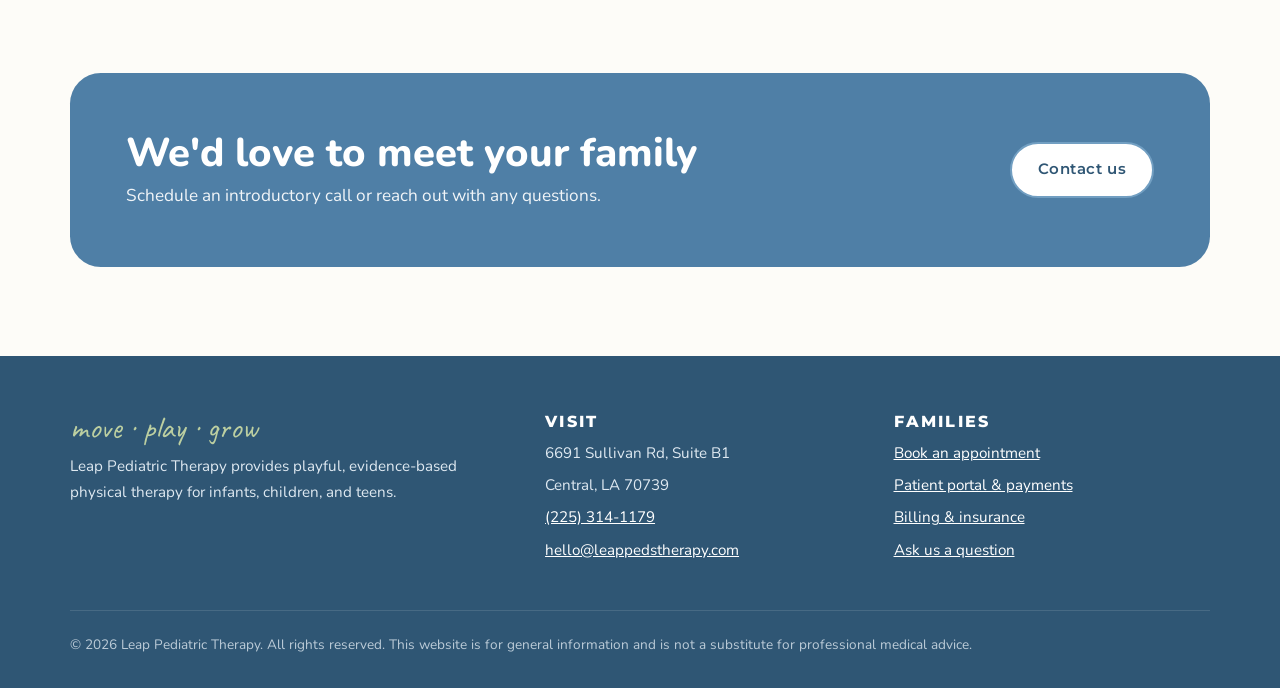
==== commit ecdd86d4: "Update meta descriptions and navigation links" ====
--- a/about.html
+++ b/about.html
@@ -4,9 +4,9 @@
   <meta charset="utf-8" />
   <meta name="viewport" content="width=device-width, initial-scale=1" />
   <title>Our Team | Leap Pediatric Therapy</title>
-  <meta name="description" content="Meet the pediatric physical therapists who founded Leap Pediatric Therapy." />
+  <meta name="description" content="Meet the pediatric therapists who founded Leap Pediatric Therapy." />
   <meta property="og:title" content="Our Team | Leap Pediatric Therapy" />
-  <meta property="og:description" content="Meet the pediatric physical therapists who founded Leap Pediatric Therapy." />
+  <meta property="og:description" content="Meet the pediatric therapists who founded Leap Pediatric Therapy." />
   <meta property="og:image" content="/images/leap-logo.jpg" />
   <meta name="theme-color" content="#729fc2" />
   <link rel="icon" type="image/png" href="/favicon.png" />
@@ -25,9 +25,9 @@
         <li><a href="/">Home</a></li>
         <li><a href="/about" aria-current="page">Our Team</a></li>
         <li><a href="/services">Services</a></li>
-        <li><a href="/book">Book & Billing</a></li>
+        <li><a href="/intensives">Intensive Therapy</a></li>
+        <li><a href="/faq">FAQ</a></li>
         <li><a href="/contact">Contact</a></li>
-        <li><a class="btn btn-primary" href="https://leappediatrictherapy.janeapp.com" data-jane>Book Now</a></li>
       </ul>
     </div>
   </header>
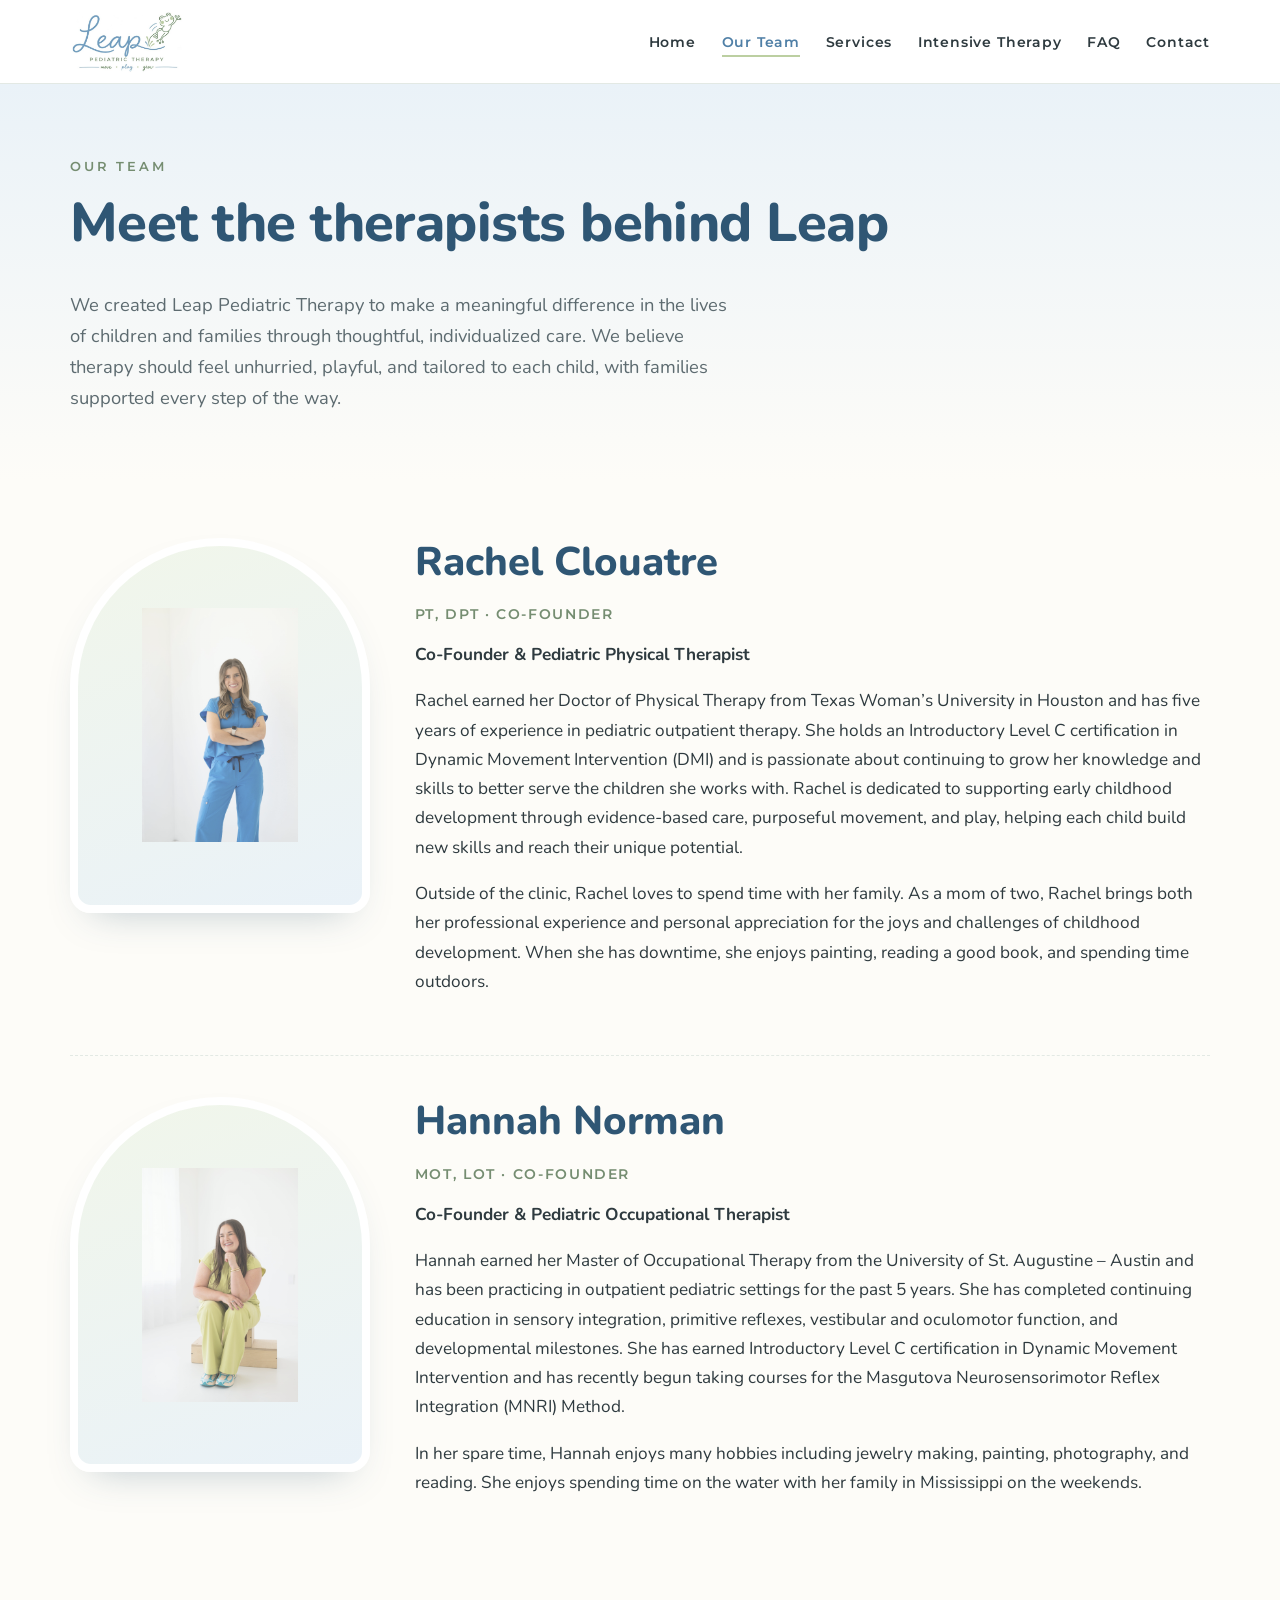
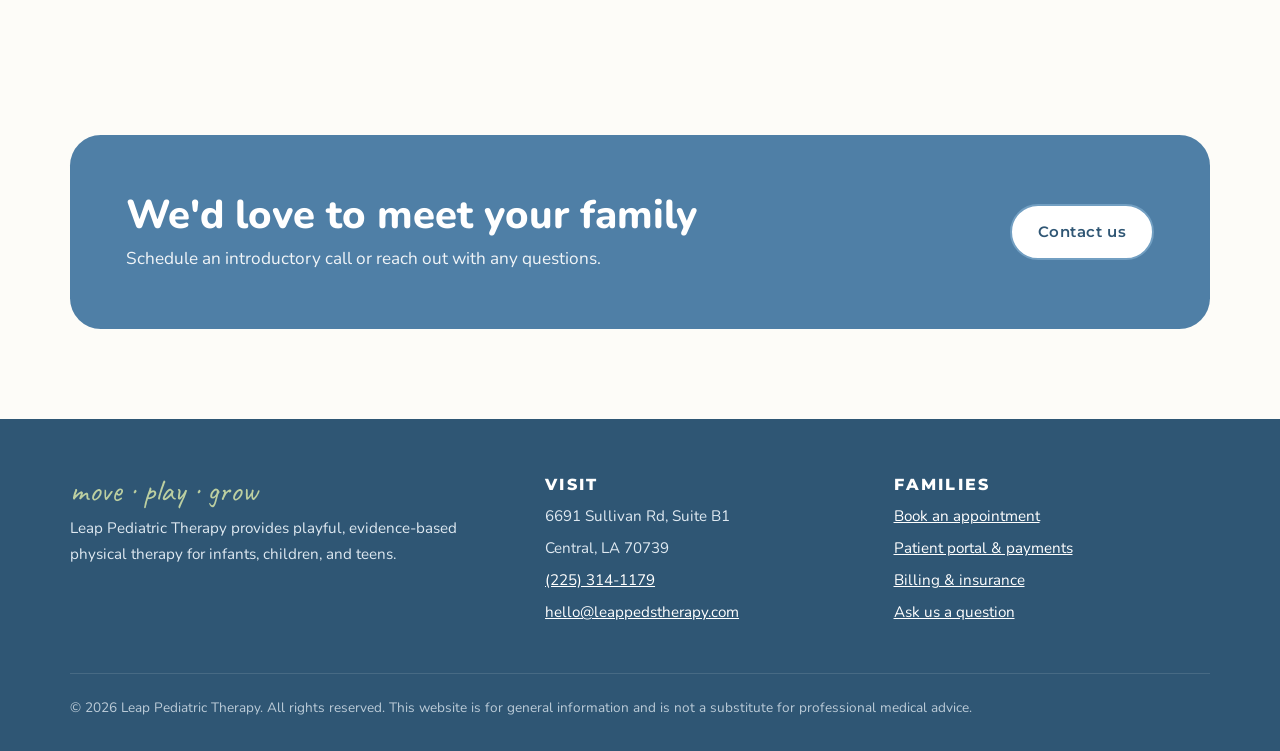
==== commit f615128b: "Revise description of Leap Pediatric Therapy" ====
--- a/about.html
+++ b/about.html
@@ -37,7 +37,7 @@
       <div class="container">
         <span class="eyebrow">Our Team</span>
         <h1>Meet the therapists behind Leap</h1>
-        <p>We started Leap Pediatric Therapy to create the kind of practice we'd want for our own families — unhurried, playful, and built on real partnership with parents.</p>
+        <p>We created Leap Pediatric Therapy to make a meaningful difference in the lives of children and families through thoughtful, individualized care. We believe therapy should feel unhurried, playful, and tailored to each child, with families supported every step of the way. </p>
       </div>
     </section>
 
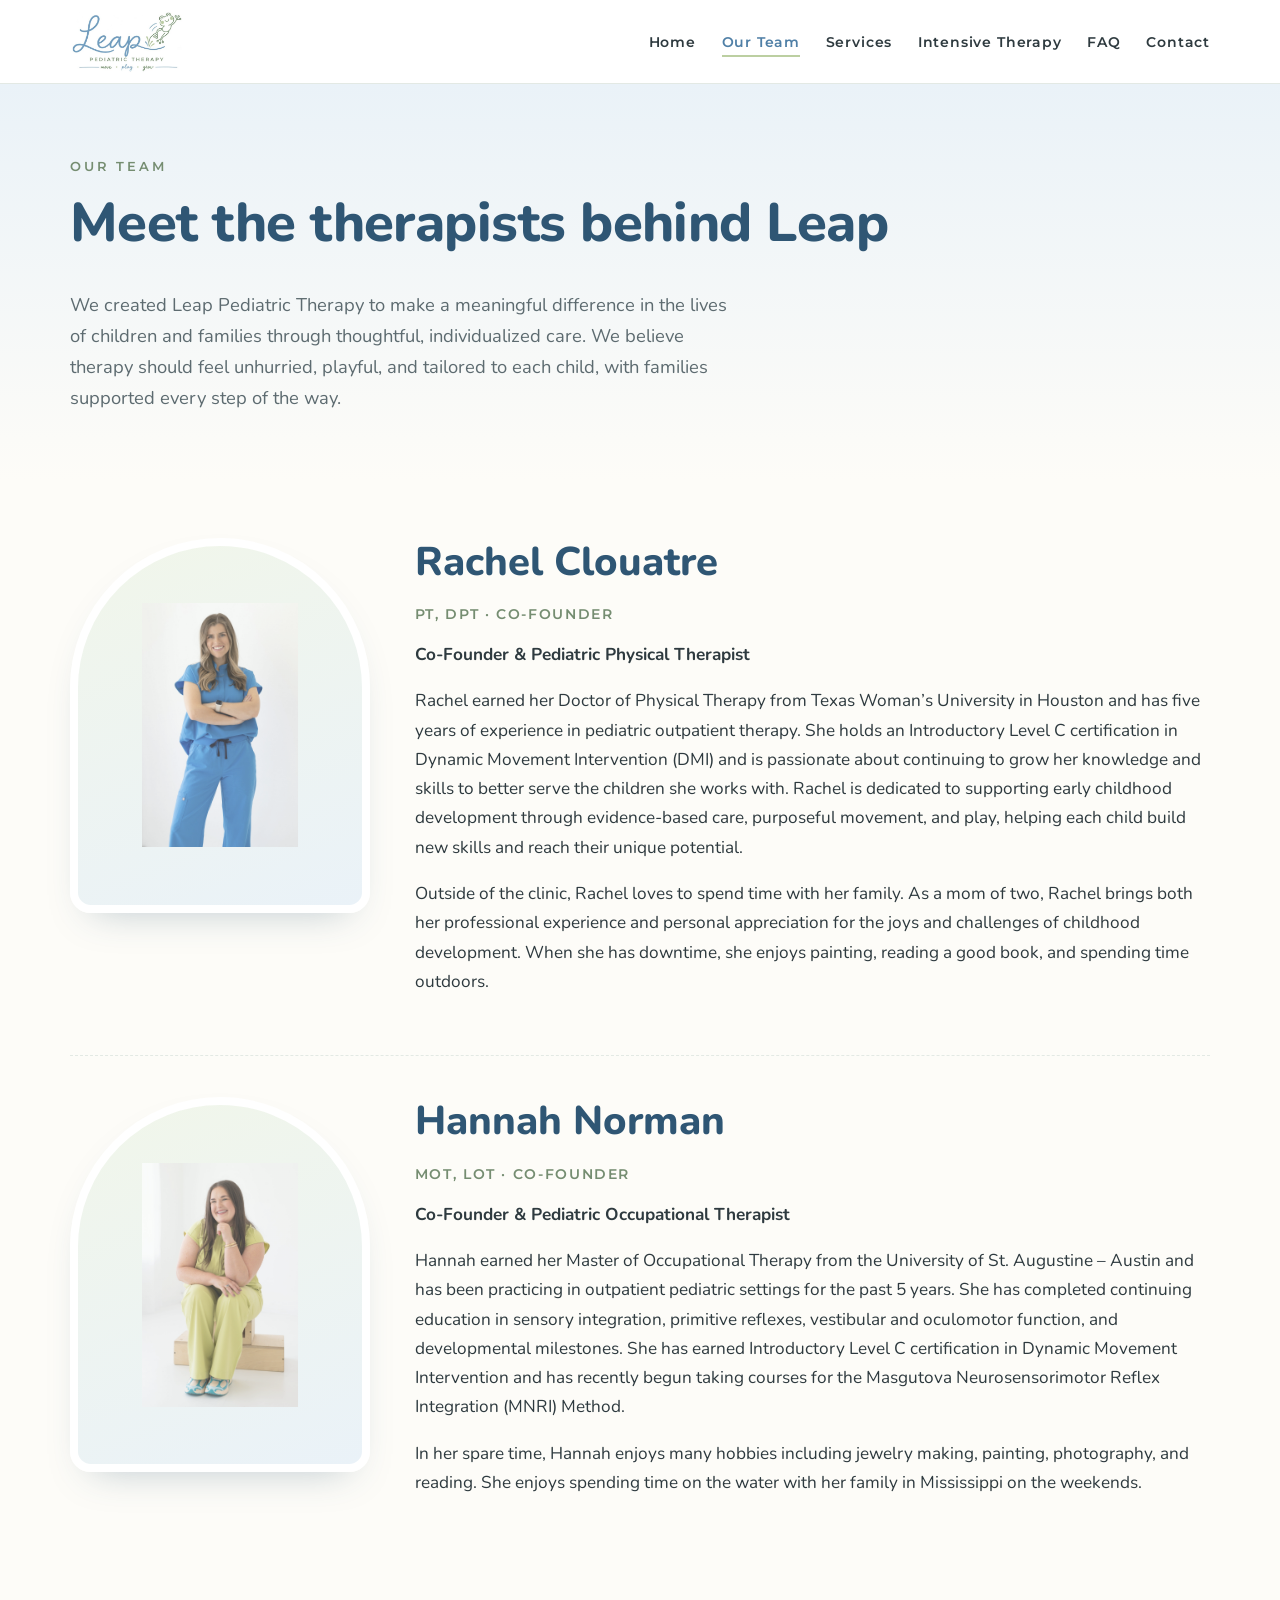
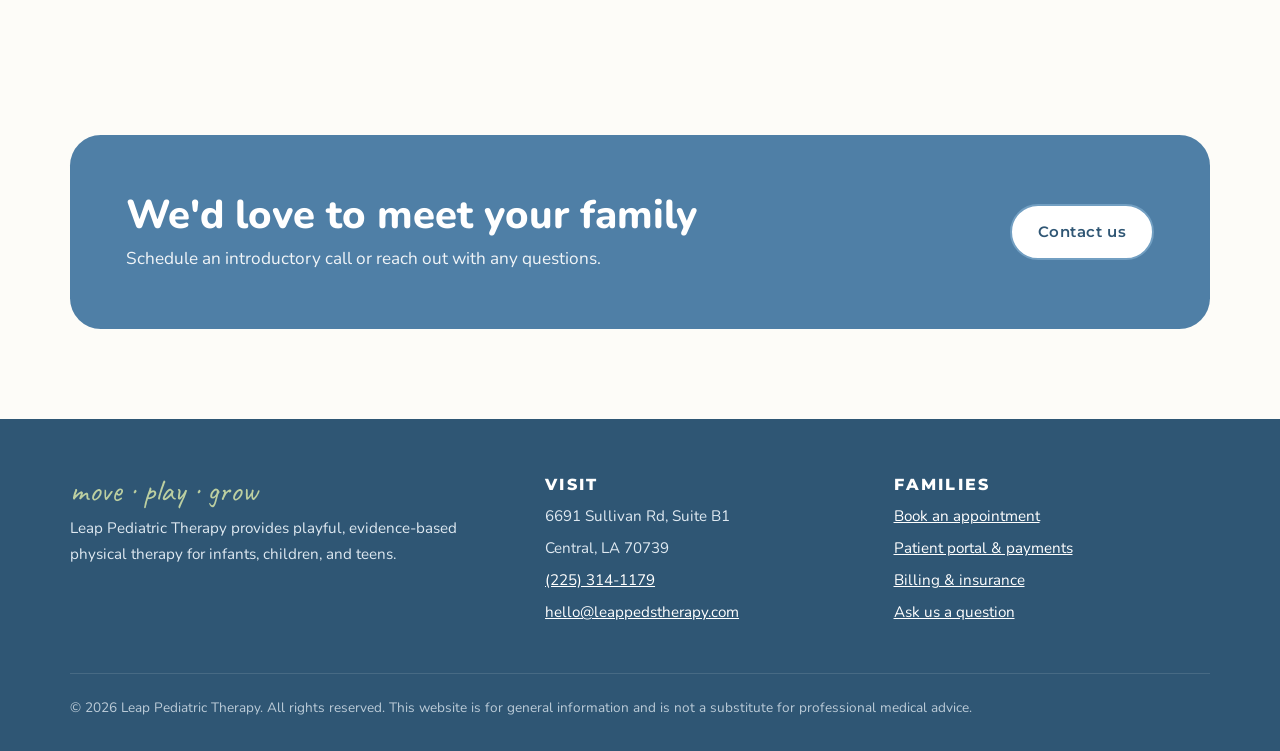
==== commit 94e7491f: "Update team member images in about.html" ====
--- a/about.html
+++ b/about.html
@@ -46,7 +46,7 @@
         <article class="team-member">
           <div class="portrait">
             <!-- Replace with a real headshot: <img class="photo" src="/images/your-photo.jpg" alt="[Your Name]" /> -->
-            <img class="placeholder" src="/images/Rachel.jpg" alt="" />
+            <img class="placeholder" src="/images/Rachel2.jpg" alt="" />
           </div>
           <div>
             <h2>Rachel Clouatre</h2>
@@ -58,7 +58,7 @@
         <article class="team-member">
           <div class="portrait">
             <!-- Replace with a real headshot: <img class="photo" src="/images/your-photo.jpg" alt="[Partner's Name]" /> -->
-            <img class="placeholder" src="/images/Hannah.jpg" alt="" />
+            <img class="placeholder" src="/images/Hannah2.jpg" alt="" />
           </div>
           <div>
             <h2>Hannah Norman</h2>
